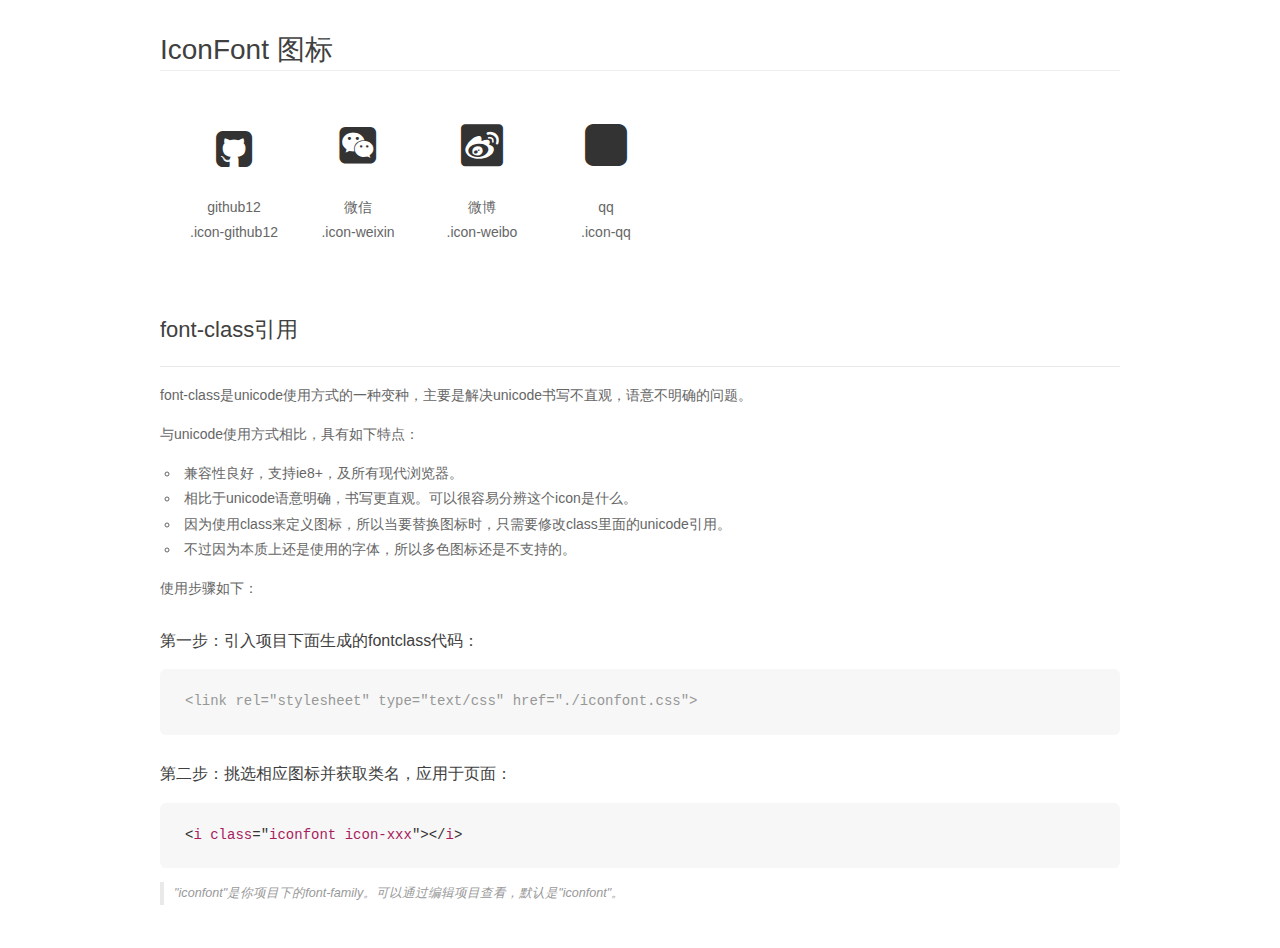
==== font/demo_fontclass.html @ 20da918e "init" ====
<!DOCTYPE html>
<html>
<head>
    <meta charset="utf-8"/>
    <title>IconFont</title>
    <link rel="stylesheet" href="demo.css">
    <link rel="stylesheet" href="iconfont.css">
</head>
<body>
    <div class="main markdown">
        <h1>IconFont 图标</h1>
        <ul class="icon_lists clear">
            
                <li>
                <i class="icon iconfont icon-github12"></i>
                    <div class="name">github12</div>
                    <div class="fontclass">.icon-github12</div>
                </li>
            
                <li>
                <i class="icon iconfont icon-weixin"></i>
                    <div class="name">微信</div>
                    <div class="fontclass">.icon-weixin</div>
                </li>
            
                <li>
                <i class="icon iconfont icon-weibo"></i>
                    <div class="name">微博</div>
                    <div class="fontclass">.icon-weibo</div>
                </li>
            
                <li>
                <i class="icon iconfont icon-qq"></i>
                    <div class="name">qq</div>
                    <div class="fontclass">.icon-qq</div>
                </li>
            
        </ul>

        <h2 id="font-class-">font-class引用</h2>
        <hr>

        <p>font-class是unicode使用方式的一种变种，主要是解决unicode书写不直观，语意不明确的问题。</p>
        <p>与unicode使用方式相比，具有如下特点：</p>
        <ul>
        <li>兼容性良好，支持ie8+，及所有现代浏览器。</li>
        <li>相比于unicode语意明确，书写更直观。可以很容易分辨这个icon是什么。</li>
        <li>因为使用class来定义图标，所以当要替换图标时，只需要修改class里面的unicode引用。</li>
        <li>不过因为本质上还是使用的字体，所以多色图标还是不支持的。</li>
        </ul>
        <p>使用步骤如下：</p>
        <h3 id="-fontclass-">第一步：引入项目下面生成的fontclass代码：</h3>


        <pre><code class="lang-js hljs javascript"><span class="hljs-comment">&lt;link rel="stylesheet" type="text/css" href="./iconfont.css"&gt;</span></code></pre>
        <h3 id="-">第二步：挑选相应图标并获取类名，应用于页面：</h3>
        <pre><code class="lang-css hljs">&lt;<span class="hljs-selector-tag">i</span> <span class="hljs-selector-tag">class</span>="<span class="hljs-selector-tag">iconfont</span> <span class="hljs-selector-tag">icon-xxx</span>"&gt;&lt;/<span class="hljs-selector-tag">i</span>&gt;</code></pre>
        <blockquote>
        <p>"iconfont"是你项目下的font-family。可以通过编辑项目查看，默认是"iconfont"。</p>
        </blockquote>
    </div>
</body>
</html>
---- font/demo.css ----
*{margin: 0;padding: 0;list-style: none;}
/*
KISSY CSS Reset
理念：1. reset 的目的不是清除浏览器的默认样式，这仅是部分工作。清除和重置是紧密不可分的。
2. reset 的目的不是让默认样式在所有浏览器下一致，而是减少默认样式有可能带来的问题。
3. reset 期望提供一套普适通用的基础样式。但没有银弹，推荐根据具体需求，裁剪和修改后再使用。
特色：1. 适应中文；2. 基于最新主流浏览器。
维护：玉伯<lifesinger@gmail.com>, 正淳<ragecarrier@gmail.com>
 */

/** 清除内外边距 **/
body, h1, h2, h3, h4, h5, h6, hr, p, blockquote, /* structural elements 结构元素 */
dl, dt, dd, ul, ol, li, /* list elements 列表元素 */
pre, /* text formatting elements 文本格式元素 */
form, fieldset, legend, button, input, textarea, /* form elements 表单元素 */
th, td /* table elements 表格元素 */ {
  margin: 0;
  padding: 0;
}

/** 设置默认字体 **/
body,
button, input, select, textarea /* for ie */ {
  font: 12px/1.5 tahoma, arial, \5b8b\4f53, sans-serif;
}
h1, h2, h3, h4, h5, h6 { font-size: 100%; }
address, cite, dfn, em, var { font-style: normal; } /* 将斜体扶正 */
code, kbd, pre, samp { font-family: courier new, courier, monospace; } /* 统一等宽字体 */
small { font-size: 12px; } /* 小于 12px 的中文很难阅读，让 small 正常化 */

/** 重置列表元素 **/
ul, ol { list-style: none; }

/** 重置文本格式元素 **/
a { text-decoration: none; }
a:hover { text-decoration: underline; }


/** 重置表单元素 **/
legend { color: #000; } /* for ie6 */
fieldset, img { border: 0; } /* img 搭车：让链接里的 img 无边框 */
button, input, select, textarea { font-size: 100%; } /* 使得表单元素在 ie 下能继承字体大小 */
/* 注：optgroup 无法扶正 */

/** 重置表格元素 **/
table { border-collapse: collapse; border-spacing: 0; }

/* 清除浮动 */
.ks-clear:after, .clear:after {
  content: '\20';
  display: block;
  height: 0;
  clear: both;
}
.ks-clear, .clear {
  *zoom: 1;
}

.main {
  padding: 30px 100px;
width: 960px;
margin: 0 auto;
}
.main h1{font-size:36px; color:#333; text-align:left;margin-bottom:30px; border-bottom: 1px solid #eee;}

.helps{margin-top:40px;}
.helps pre{
  padding:20px;
  margin:10px 0;
  border:solid 1px #e7e1cd;
  background-color: #fffdef;
  overflow: auto;
}

.icon_lists{
  width: 100% !important;

}

.icon_lists li{
  float:left;
  width: 100px;
  height:180px;
  text-align: center;
  list-style: none !important;
}
.icon_lists .icon{
  font-size: 42px;
  line-height: 100px;
  margin: 10px 0;
  color:#333;
  -webkit-transition: font-size 0.25s ease-out 0s;
  -moz-transition: font-size 0.25s ease-out 0s;
  transition: font-size 0.25s ease-out 0s;

}
.icon_lists .icon:hover{
  font-size: 100px;
}



.markdown {
  color: #666;
  font-size: 14px;
  line-height: 1.8;
}

.highlight {
  line-height: 1.5;
}

.markdown img {
  vertical-align: middle;
  max-width: 100%;
}

.markdown h1 {
  color: #404040;
  font-weight: 500;
  line-height: 40px;
  margin-bottom: 24px;
}

.markdown h2,
.markdown h3,
.markdown h4,
.markdown h5,
.markdown h6 {
  color: #404040;
  margin: 1.6em 0 0.6em 0;
  font-weight: 500;
  clear: both;
}

.markdown h1 {
  font-size: 28px;
}

.markdown h2 {
  font-size: 22px;
}

.markdown h3 {
  font-size: 16px;
}

.markdown h4 {
  font-size: 14px;
}

.markdown h5 {
  font-size: 12px;
}

.markdown h6 {
  font-size: 12px;
}

.markdown hr {
  height: 1px;
  border: 0;
  background: #e9e9e9;
  margin: 16px 0;
  clear: both;
}

.markdown p,
.markdown pre {
  margin: 1em 0;
}

.markdown > p,
.markdown > blockquote,
.markdown > .highlight,
.markdown > ol,
.markdown > ul {
  width: 80%;
}

.markdown ul > li {
  list-style: circle;
}

.markdown > ul li,
.markdown blockquote ul > li {
  margin-left: 20px;
  padding-left: 4px;
}

.markdown > ul li p,
.markdown > ol li p {
  margin: 0.6em 0;
}

.markdown ol > li {
  list-style: decimal;
}

.markdown > ol li,
.markdown blockquote ol > li {
  margin-left: 20px;
  padding-left: 4px;
}

.markdown code {
  margin: 0 3px;
  padding: 0 5px;
  background: #eee;
  border-radius: 3px;
}

.markdown pre {
  border-radius: 6px;
  background: #f7f7f7;
  padding: 20px;
}

.markdown pre code {
  border: none;
  background: #f7f7f7;
  margin: 0;
}

.markdown strong,
.markdown b {
  font-weight: 600;
}

.markdown > table {
  border-collapse: collapse;
  border-spacing: 0px;
  empty-cells: show;
  border: 1px solid #e9e9e9;
  width: 95%;
  margin-bottom: 24px;
}

.markdown > table th {
  white-space: nowrap;
  color: #333;
  font-weight: 600;

}

.markdown > table th,
.markdown > table td {
  border: 1px solid #e9e9e9;
  padding: 8px 16px;
  text-align: left;
}

.markdown > table th {
  background: #F7F7F7;
}

.markdown blockquote {
  font-size: 90%;
  color: #999;
  border-left: 4px solid #e9e9e9;
  padding-left: 0.8em;
  margin: 1em 0;
  font-style: italic;
}

.markdown blockquote p {
  margin: 0;
}

.markdown .anchor {
  opacity: 0;
  transition: opacity 0.3s ease;
  margin-left: 8px;
}

.markdown .waiting {
  color: #ccc;
}

.markdown h1:hover .anchor,
.markdown h2:hover .anchor,
.markdown h3:hover .anchor,
.markdown h4:hover .anchor,
.markdown h5:hover .anchor,
.markdown h6:hover .anchor {
  opacity: 1;
  display: inline-block;
}

.markdown > br,
.markdown > p > br {
  clear: both;
}


.hljs {
  display: block;
  background: white;
  padding: 0.5em;
  color: #333333;
  overflow-x: auto;
}

.hljs-comment,
.hljs-meta {
  color: #969896;
}

.hljs-string,
.hljs-variable,
.hljs-template-variable,
.hljs-strong,
.hljs-emphasis,
.hljs-quote {
  color: #df5000;
}

.hljs-keyword,
.hljs-selector-tag,
.hljs-type {
  color: #a71d5d;
}

.hljs-literal,
.hljs-symbol,
.hljs-bullet,
.hljs-attribute {
  color: #0086b3;
}

.hljs-section,
.hljs-name {
  color: #63a35c;
}

.hljs-tag {
  color: #333333;
}

.hljs-title,
.hljs-attr,
.hljs-selector-id,
.hljs-selector-class,
.hljs-selector-attr,
.hljs-selector-pseudo {
  color: #795da3;
}

.hljs-addition {
  color: #55a532;
  background-color: #eaffea;
}

.hljs-deletion {
  color: #bd2c00;
  background-color: #ffecec;
}

.hljs-link {
  text-decoration: underline;
}

pre{
  background: #fff;
}
---- font/iconfont.css ----
@font-face {font-family: "iconfont";
  src: url('iconfont.eot?t=1512025111949'); /* IE9*/
  src: url('iconfont.eot?t=1512025111949#iefix') format('embedded-opentype'), /* IE6-IE8 */
  url('[data-uri]') format('woff'),
  url('iconfont.ttf?t=1512025111949') format('truetype'), /* chrome, firefox, opera, Safari, Android, iOS 4.2+*/
  url('iconfont.svg?t=1512025111949#iconfont') format('svg'); /* iOS 4.1- */
}

.iconfont {
  font-family:"iconfont" !important;
  font-size:16px;
  font-style:normal;
  -webkit-font-smoothing: antialiased;
  -moz-osx-font-smoothing: grayscale;
}

.icon-github12:before { content: "\e694"; }

.icon-weixin:before { content: "\e600"; }

.icon-weibo:before { content: "\e601"; }

.icon-qq:before { content: "\e66e"; }
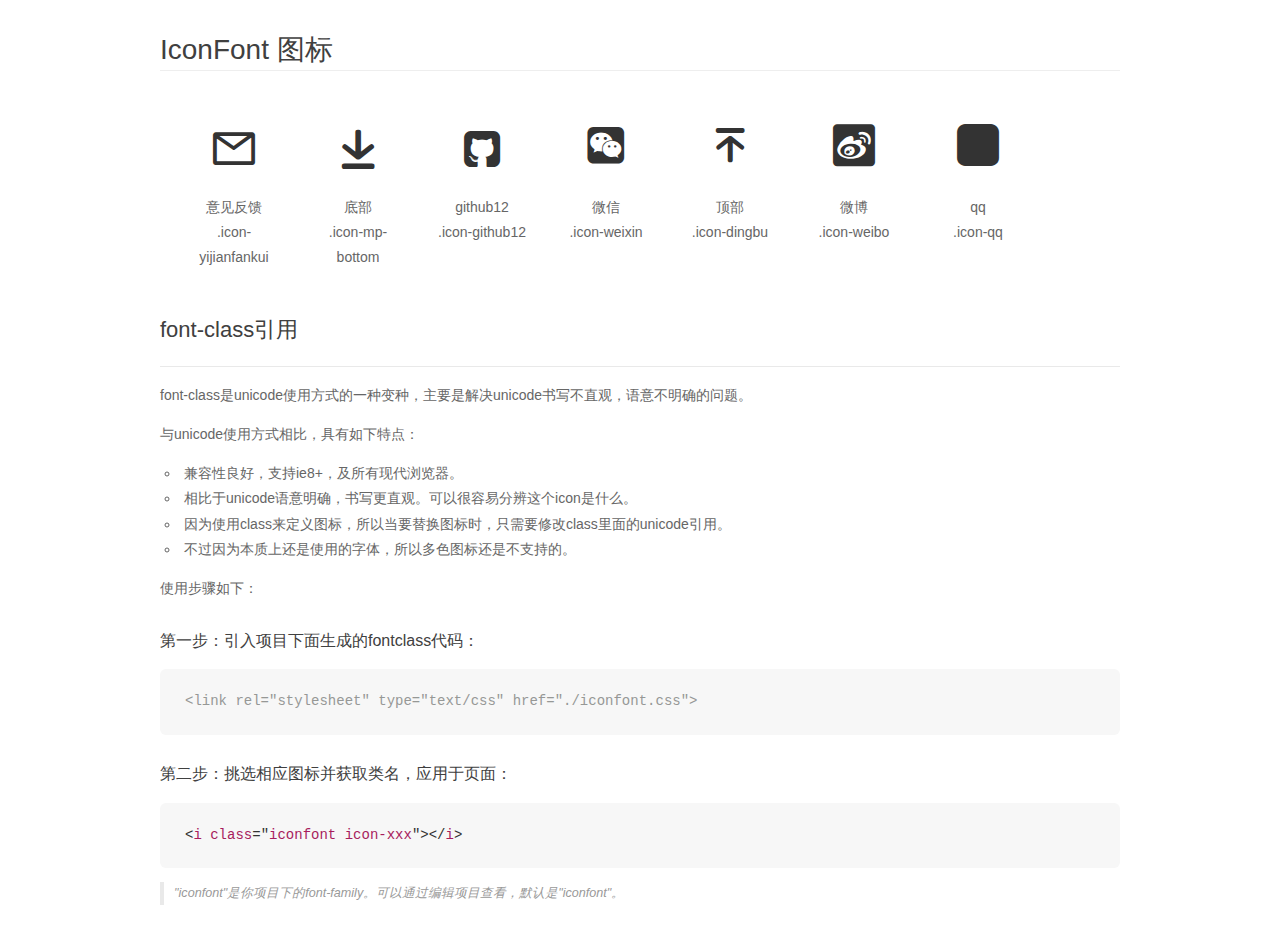
==== commit 10788380: "侧边栏" ====
--- a/font/demo_fontclass.html
+++ b/font/demo_fontclass.html
@@ -13,6 +13,18 @@
         <ul class="icon_lists clear">
             
                 <li>
+                <i class="icon iconfont icon-yijianfankui"></i>
+                    <div class="name">意见反馈</div>
+                    <div class="fontclass">.icon-yijianfankui</div>
+                </li>
+            
+                <li>
+                <i class="icon iconfont icon-mp-bottom"></i>
+                    <div class="name">底部</div>
+                    <div class="fontclass">.icon-mp-bottom</div>
+                </li>
+            
+                <li>
                 <i class="icon iconfont icon-github12"></i>
                     <div class="name">github12</div>
                     <div class="fontclass">.icon-github12</div>
@@ -22,6 +34,12 @@
                 <i class="icon iconfont icon-weixin"></i>
                     <div class="name">微信</div>
                     <div class="fontclass">.icon-weixin</div>
+                </li>
+            
+                <li>
+                <i class="icon iconfont icon-dingbu"></i>
+                    <div class="name">顶部</div>
+                    <div class="fontclass">.icon-dingbu</div>
                 </li>
             
                 <li>
--- a/font/iconfont.css
+++ b/font/iconfont.css
@@ -1,10 +1,10 @@
 
 @font-face {font-family: "iconfont";
-  src: url('iconfont.eot?t=1512025111949'); /* IE9*/
-  src: url('iconfont.eot?t=1512025111949#iefix') format('embedded-opentype'), /* IE6-IE8 */
-  url('[data-uri]') format('woff'),
-  url('iconfont.ttf?t=1512025111949') format('truetype'), /* chrome, firefox, opera, Safari, Android, iOS 4.2+*/
-  url('iconfont.svg?t=1512025111949#iconfont') format('svg'); /* iOS 4.1- */
+  src: url('iconfont.eot?t=1512108289900'); /* IE9*/
+  src: url('iconfont.eot?t=1512108289900#iefix') format('embedded-opentype'), /* IE6-IE8 */
+  url('[data-uri]') format('woff'),
+  url('iconfont.ttf?t=1512108289900') format('truetype'), /* chrome, firefox, opera, Safari, Android, iOS 4.2+*/
+  url('iconfont.svg?t=1512108289900#iconfont') format('svg'); /* iOS 4.1- */
 }
 
 .iconfont {
@@ -15,9 +15,15 @@
   -moz-osx-font-smoothing: grayscale;
 }
 
+.icon-yijianfankui:before { content: "\e67e"; }
+
+.icon-mp-bottom:before { content: "\e65e"; }
+
 .icon-github12:before { content: "\e694"; }
 
 .icon-weixin:before { content: "\e600"; }
+
+.icon-dingbu:before { content: "\e63a"; }
 
 .icon-weibo:before { content: "\e601"; }
 
